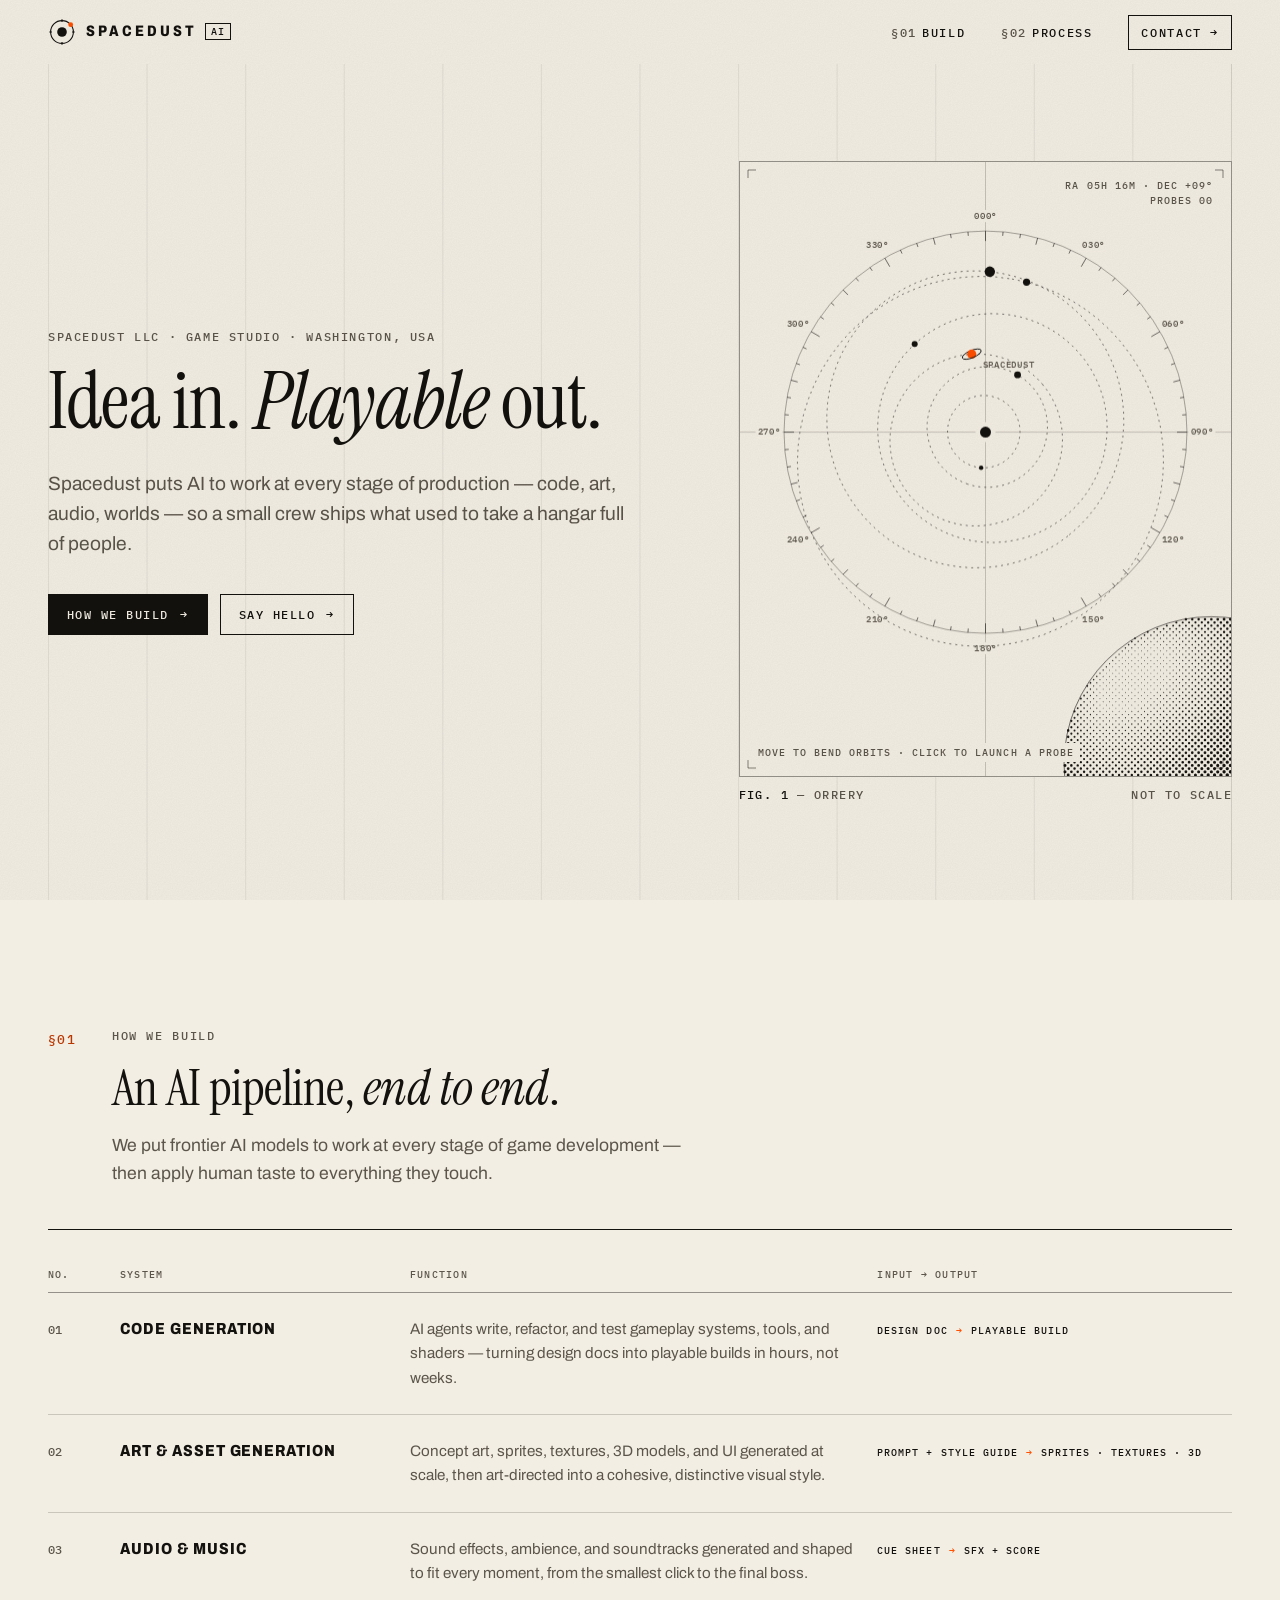
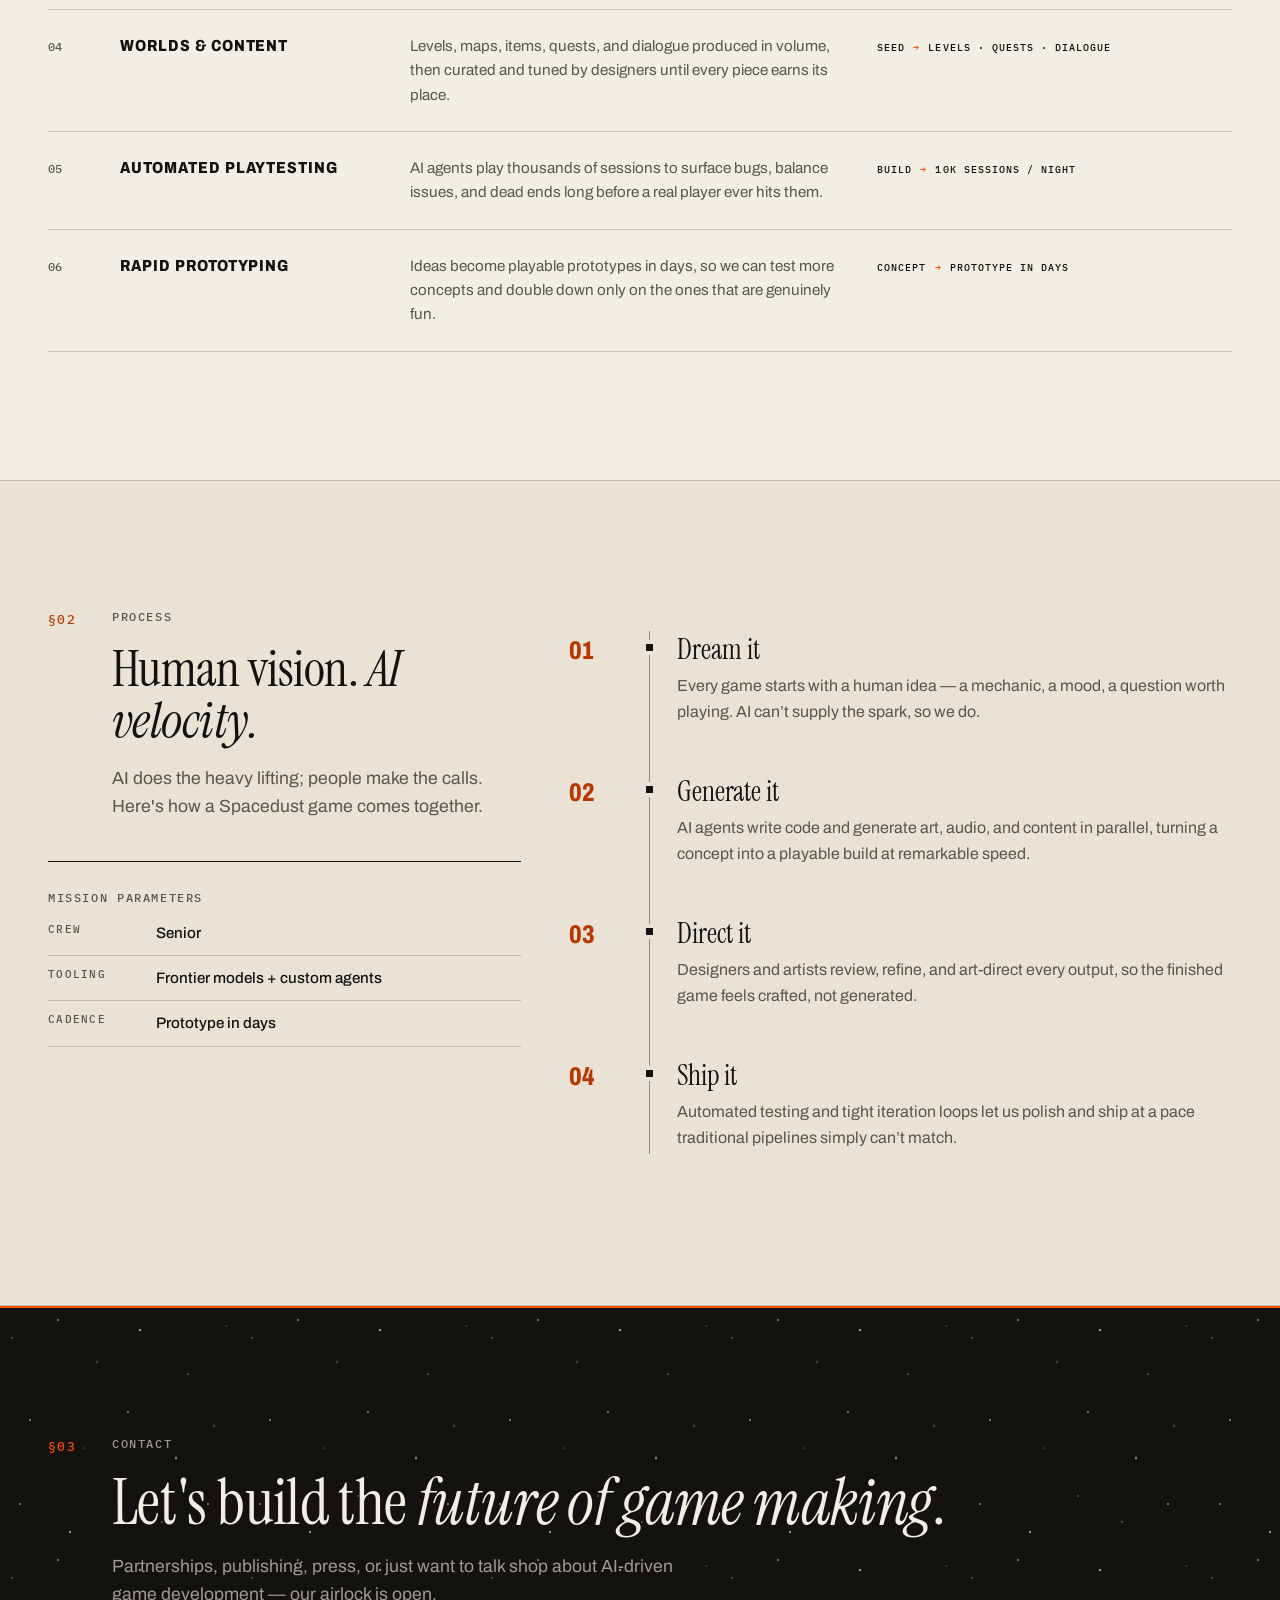
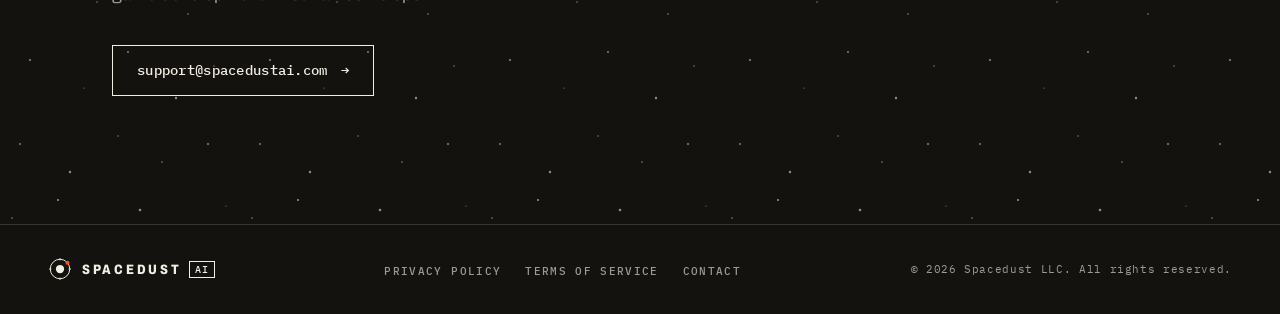
==== index.html @ 24136e6d "Spacedust company site — "Field Manual" design Static single-page site for Spacedust LLC (spacedusta" ====
<!DOCTYPE html>
<html lang="en" class="no-js">
<head>
  <meta charset="utf-8">
  <meta name="viewport" content="width=device-width, initial-scale=1">
  <title>Spacedust — Games Made with AI</title>
  <meta name="description" content="Spacedust LLC is a game studio that uses AI across the entire development pipeline — code generation, art and asset generation, audio, and automated playtesting.">
  <meta name="theme-color" content="#F3EEE3">
  <meta property="og:title" content="Spacedust — Games Made with AI">
  <meta property="og:description" content="A game studio using AI to generate code, art, audio, and content — from idea to playable in days.">
  <meta property="og:type" content="website">
  <meta property="og:url" content="https://spacedustai.com/">
  <link rel="icon" type="image/svg+xml" href="assets/logo-mark.svg">
  <link rel="preconnect" href="https://fonts.googleapis.com">
  <link rel="preconnect" href="https://fonts.gstatic.com" crossorigin>
  <link href="https://fonts.googleapis.com/css2?family=Archivo:wdth,wght@62..125,100..900&amp;family=IBM+Plex+Mono:wght@400;500&amp;family=Instrument+Serif:ital@0;1&amp;display=swap" rel="stylesheet">
  <link rel="stylesheet" href="styles.css">
</head>
<body>
  <a class="skip-link" href="#main">Skip to content</a>

  <header class="site-header">
    <nav class="nav container" aria-label="Primary">
      <a class="brand" href="#top" aria-label="Spacedust home">
        <svg class="brand-mark" viewBox="0 0 64 64" width="28" height="28" aria-hidden="true" focusable="false">
          <circle cx="32" cy="32" r="26" fill="none" stroke="currentColor" stroke-width="2.5"/>
          <path d="M32 3v6M32 55v6M3 32h6M55 32h6" stroke="currentColor" stroke-width="2.5"/>
          <circle cx="32" cy="32" r="11" fill="currentColor"/>
          <circle cx="51.9" cy="15.3" r="5.5" fill="#FF4F00"/>
        </svg>
        <span class="brand-word">Spacedust</span><span class="brand-ai">AI</span>
      </a>
      <ul class="nav-links">
        <li><a href="#studio"><span class="nav-num" aria-hidden="true">§01</span>Build</a></li>
        <li><a href="#approach"><span class="nav-num" aria-hidden="true">§02</span>Process</a></li>
        <li><a class="nav-cta" href="#contact">Contact <span aria-hidden="true">→</span></a></li>
      </ul>
    </nav>
  </header>

  <main id="main">
    <section class="hero" id="top">
      <div class="container hero-grid">
        <div class="hero-copy">
          <p class="eyebrow">Spacedust LLC · Game Studio · Washington, USA</p>
          <h1>Idea in. <em>Playable</em> out.</h1>
          <p class="lede">Spacedust puts AI to work at every stage of production &mdash; code, art, audio, worlds &mdash; so a small crew ships what used to take a hangar full of people.</p>
          <div class="hero-actions">
            <a class="btn btn-primary" href="#studio">How we build</a>
            <a class="btn btn-outline" href="#contact">Say hello</a>
          </div>
        </div>

        <figure class="fig hero-figure" aria-labelledby="fig1-cap">
          <div class="fig-frame" id="fig1" tabindex="0">
            <canvas id="orrery" role="img" aria-label="Technical drawing of an orrery: planets on dashed orbits around a sun, one highlighted in orange, beside a halftone-shaded moon."></canvas>
            <div class="fig-readout" aria-hidden="true">
              <span id="ro-coords">RA 00h 00m · DEC +00°</span>
              <span id="ro-probes">Probes 00</span>
            </div>
            <p class="fig-hint" aria-hidden="true"><span class="hint-desktop">Move to bend orbits · Click to launch a probe</span><span class="hint-touch">Tap to launch a probe</span></p>
          </div>
          <figcaption class="fig-caption" id="fig1-cap"><span><span class="fig-label">Fig. 1</span> &mdash; Orrery</span><span class="fig-meta">Not to scale</span></figcaption>
        </figure>
      </div>
    </section>

    <section class="section" id="studio">
      <div class="container">
        <header class="section-head reveal">
          <p class="section-num" aria-hidden="true">§01</p>
          <div>
            <p class="eyebrow">How we build</p>
            <h2>An AI pipeline, <em>end to end</em>.</h2>
            <p class="section-sub">We put frontier AI models to work at every stage of game development &mdash; then apply human taste to everything they touch.</p>
          </div>
        </header>
        <hr class="rule rule-strong reveal-rule" aria-hidden="true">
        <ol class="spec" aria-label="Production systems">
          <li class="spec-head" aria-hidden="true"><span>No.</span><span>System</span><span>Function</span><span>Input → Output</span></li>
          <li class="spec-row reveal">
            <span class="spec-num" aria-hidden="true">01</span>
            <h3 class="spec-name">Code Generation</h3>
            <p class="spec-desc">AI agents write, refactor, and test gameplay systems, tools, and shaders &mdash; turning design docs into playable builds in hours, not weeks.</p>
            <p class="spec-io"><span class="io-in">Design doc</span><span class="io-arrow" aria-hidden="true">→</span><span class="io-out">Playable build</span></p>
          </li>
          <li class="spec-row reveal">
            <span class="spec-num" aria-hidden="true">02</span>
            <h3 class="spec-name">Art &amp; Asset Generation</h3>
            <p class="spec-desc">Concept art, sprites, textures, 3D models, and UI generated at scale, then art-directed into a cohesive, distinctive visual style.</p>
            <p class="spec-io"><span class="io-in">Prompt + style guide</span><span class="io-arrow" aria-hidden="true">→</span><span class="io-out">Sprites · textures · 3D</span></p>
          </li>
          <li class="spec-row reveal">
            <span class="spec-num" aria-hidden="true">03</span>
            <h3 class="spec-name">Audio &amp; Music</h3>
            <p class="spec-desc">Sound effects, ambience, and soundtracks generated and shaped to fit every moment, from the smallest click to the final boss.</p>
            <p class="spec-io"><span class="io-in">Cue sheet</span><span class="io-arrow" aria-hidden="true">→</span><span class="io-out">SFX + score</span></p>
          </li>
          <li class="spec-row reveal">
            <span class="spec-num" aria-hidden="true">04</span>
            <h3 class="spec-name">Worlds &amp; Content</h3>
            <p class="spec-desc">Levels, maps, items, quests, and dialogue produced in volume, then curated and tuned by designers until every piece earns its place.</p>
            <p class="spec-io"><span class="io-in">Seed</span><span class="io-arrow" aria-hidden="true">→</span><span class="io-out">Levels · quests · dialogue</span></p>
          </li>
          <li class="spec-row reveal">
            <span class="spec-num" aria-hidden="true">05</span>
            <h3 class="spec-name">Automated Playtesting</h3>
            <p class="spec-desc">AI agents play thousands of sessions to surface bugs, balance issues, and dead ends long before a real player ever hits them.</p>
            <p class="spec-io"><span class="io-in">Build</span><span class="io-arrow" aria-hidden="true">→</span><span class="io-out">10K sessions / night</span></p>
          </li>
          <li class="spec-row reveal">
            <span class="spec-num" aria-hidden="true">06</span>
            <h3 class="spec-name">Rapid Prototyping</h3>
            <p class="spec-desc">Ideas become playable prototypes in days, so we can test more concepts and double down only on the ones that are genuinely fun.</p>
            <p class="spec-io"><span class="io-in">Concept</span><span class="io-arrow" aria-hidden="true">→</span><span class="io-out">Prototype in days</span></p>
          </li>
        </ol>
      </div>
    </section>

    <section class="section section-panel" id="approach">
      <div class="container approach-grid">
        <div class="approach-aside">
          <header class="section-head reveal">
            <p class="section-num" aria-hidden="true">§02</p>
            <div>
              <p class="eyebrow">Process</p>
              <h2>Human vision. <em>AI velocity.</em></h2>
              <p class="section-sub">AI does the heavy lifting; people make the calls. Here's how a Spacedust game comes together.</p>
            </div>
          </header>
          <hr class="rule rule-strong reveal-rule" aria-hidden="true">
          <div class="params reveal">
            <p class="params-title mono">Mission parameters</p>
            <dl class="params-list">
              <div><dt>Crew</dt><dd>Senior</dd></div>
              <div><dt>Tooling</dt><dd>Frontier models + custom agents</dd></div>
              <div><dt>Cadence</dt><dd>Prototype in days</dd></div>
            </dl>
          </div>
        </div>
        <ol class="timeline">
          <li class="tl-item reveal">
            <span class="tl-num" aria-hidden="true">01</span>
            <span class="tl-node" aria-hidden="true"></span>
            <div class="tl-body">
              <h3>Dream it</h3>
              <p>Every game starts with a human idea &mdash; a mechanic, a mood, a question worth playing. AI can&rsquo;t supply the spark, so we do.</p>
            </div>
          </li>
          <li class="tl-item reveal">
            <span class="tl-num" aria-hidden="true">02</span>
            <span class="tl-node" aria-hidden="true"></span>
            <div class="tl-body">
              <h3>Generate it</h3>
              <p>AI agents write code and generate art, audio, and content in parallel, turning a concept into a playable build at remarkable speed.</p>
            </div>
          </li>
          <li class="tl-item reveal">
            <span class="tl-num" aria-hidden="true">03</span>
            <span class="tl-node" aria-hidden="true"></span>
            <div class="tl-body">
              <h3>Direct it</h3>
              <p>Designers and artists review, refine, and art-direct every output, so the finished game feels crafted, not generated.</p>
            </div>
          </li>
          <li class="tl-item reveal">
            <span class="tl-num" aria-hidden="true">04</span>
            <span class="tl-node" aria-hidden="true"></span>
            <div class="tl-body">
              <h3>Ship it</h3>
              <p>Automated testing and tight iteration loops let us polish and ship at a pace traditional pipelines simply can&rsquo;t match.</p>
            </div>
          </li>
        </ol>
      </div>
    </section>

    <section class="section night contact" id="contact">
      <div class="container reveal">
        <header class="section-head">
          <p class="section-num" aria-hidden="true">§03</p>
          <div>
            <p class="eyebrow">Contact</p>
            <h2>Let's build the <em>future of game making</em>.</h2>
            <p class="section-sub">Partnerships, publishing, press, or just want to talk shop about AI-driven game development &mdash; our airlock is open.</p>
            <a class="btn btn-outline btn-large btn-email" href="mailto:support@spacedustai.com">support@spacedustai.com</a>
          </div>
        </header>
      </div>
    </section>
  </main>

  <footer class="site-footer night">
    <div class="container footer-inner">
      <a class="brand" href="#top" aria-label="Back to top">
        <svg class="brand-mark" viewBox="0 0 64 64" width="24" height="24" aria-hidden="true" focusable="false">
          <circle cx="32" cy="32" r="26" fill="none" stroke="currentColor" stroke-width="2.5"/>
          <path d="M32 3v6M32 55v6M3 32h6M55 32h6" stroke="currentColor" stroke-width="2.5"/>
          <circle cx="32" cy="32" r="11" fill="currentColor"/>
          <circle cx="51.9" cy="15.3" r="5.5" fill="#FF4F00"/>
        </svg>
        <span class="brand-word">Spacedust</span><span class="brand-ai">AI</span>
      </a>
      <nav aria-label="Legal">
        <ul class="footer-links">
          <li><a href="privacy.html">Privacy Policy</a></li>
          <li><a href="terms.html">Terms of Service</a></li>
          <li><a href="mailto:support@spacedustai.com">Contact</a></li>
        </ul>
      </nav>
      <p class="copyright">&copy; <span data-year>2026</span> Spacedust LLC. All rights reserved.</p>
    </div>
  </footer>

  <script src="main.js"></script>
</body>
</html>
---- styles.css ----
/* ==========================================================================
   Spacedust — "Field Manual"
   Paper, ink, one accent. No gradients. No radii.
   ========================================================================== */

:root {
  --paper: #F3EEE3;
  --paper-2: #EAE3D5;
  --ink: #14120F;
  --ink-soft: #5B554B;
  --rule: rgba(20, 18, 15, 0.18);
  --rule-strong: rgba(20, 18, 15, 0.42);
  --grid: rgba(20, 18, 15, 0.07);
  --accent: #FF4F00;        /* International Orange. Non-text on paper; text OK on ink. */
  --accent-deep: #B83600;   /* Orange as small text on paper (5.09:1). */
  --night: #14120F;
  --night-text: #F3EEE3;
  --night-soft: rgba(243, 238, 227, 0.62);
  --night-rule: rgba(243, 238, 227, 0.16);

  --font-display: "Instrument Serif", "Iowan Old Style", "Palatino Linotype", Georgia, serif;
  --font-sans: "Archivo", "Helvetica Neue", Helvetica, Arial, sans-serif;
  --font-mono: "IBM Plex Mono", ui-monospace, "SF Mono", Menlo, Consolas, monospace;

  --container: 1240px;               /* content width; .container adds the gutters */
  --gutter: clamp(20px, 5vw, 48px);
  --header-h: 64px;
  --bw: 1.5px;
  color-scheme: light;
}

/* ---------- Base ---------- */
*, *::before, *::after { box-sizing: border-box; }

html {
  scroll-behavior: smooth;
  scroll-padding-top: calc(var(--header-h) + 16px);
}
@media (prefers-reduced-motion: reduce) { html { scroll-behavior: auto; } }

/* body must stay non-positioned: the z-index:-1 grid pseudo below relies on it. */
body {
  margin: 0;
  background: var(--paper);
  color: var(--ink);
  font: 400 1rem/1.6 var(--font-sans);
  font-stretch: 100%;
  -webkit-font-smoothing: antialiased;
  overflow-x: hidden;
}

/* 12-column hairline grid, aligned to the container's content box */
body::before {
  content: "";
  position: fixed;
  inset: 0;
  z-index: -1;
  pointer-events: none;
  width: min(100% - 2 * var(--gutter), var(--container));
  margin-inline: auto;
  background-image: linear-gradient(to right, var(--grid) 1px, transparent 1px);
  background-size: calc(100% / 12) 100%;
  border-right: 1px solid var(--grid);
}

/* Paper grain */
body::after {
  content: "";
  position: fixed;
  inset: 0;
  z-index: 60;
  pointer-events: none;
  opacity: 0.05;
  background-image: url("data:image/svg+xml,%3Csvg xmlns='http://www.w3.org/2000/svg' width='280' height='280'%3E%3Cfilter id='n'%3E%3CfeTurbulence type='fractalNoise' baseFrequency='.85' numOctaves='2' stitchTiles='stitch'/%3E%3CfeColorMatrix type='luminanceToAlpha'/%3E%3C/filter%3E%3Crect width='100%25' height='100%25' filter='url(%23n)'/%3E%3C/svg%3E");
  background-size: 280px 280px;
}

img, svg { display: block; max-width: 100%; }
a { color: inherit; }

h1, h2, h3 { margin: 0; }
h1, h2 {
  font-family: var(--font-display);
  font-weight: 400; /* Instrument Serif ships no bold — never let the browser fake one */
  letter-spacing: -0.01em;
}
h1 em, h2 em, h3 em { font-style: italic; font-weight: 400; }
h1 { font-size: clamp(2.8rem, 6.2vw, 5.4rem); line-height: 0.98; }
h2 { font-size: clamp(2rem, 4vw, 3.2rem); line-height: 1.02; }

.mono, .eyebrow {
  font: 500 0.72rem/1.4 var(--font-mono);
  text-transform: uppercase;
  letter-spacing: 0.14em;
  color: var(--ink-soft);
}
.eyebrow { margin: 0 0 18px; }

.container {
  width: 100%;
  max-width: calc(var(--container) + 2 * var(--gutter));
  margin-inline: auto;
  padding-inline: var(--gutter);
}

.skip-link {
  position: absolute;
  left: 16px;
  top: -60px;
  z-index: 100;
  padding: 10px 14px;
  background: var(--ink);
  color: var(--paper);
  font: 500 0.75rem/1 var(--font-mono);
  text-transform: uppercase;
  letter-spacing: 0.12em;
  text-decoration: none;
}
.skip-link:focus { top: 16px; }

:focus-visible {
  outline: 2px solid var(--accent);
  outline-offset: 3px;
}

/* ---------- Header ---------- */
.site-header {
  position: fixed;
  inset: 0 0 auto 0;
  z-index: 50;
  height: var(--header-h);
  background: var(--paper);
  border-bottom: 1px solid transparent;
  transition: border-color 0.3s;
}
.site-header.scrolled,
.legal-page .site-header { border-bottom-color: var(--rule); }

.nav {
  height: 100%;
  display: flex;
  align-items: center;
  justify-content: space-between;
  gap: 16px;
}

.brand {
  display: inline-flex;
  align-items: center;
  gap: 10px;
  text-decoration: none;
  color: inherit;
}
.brand-mark { width: 28px; height: 28px; flex: none; }
.brand-word {
  font: 800 0.95rem/1 var(--font-sans);
  font-stretch: 82%;
  text-transform: uppercase;
  letter-spacing: 0.2em;
}
.brand-ai {
  font: 500 0.6rem/1 var(--font-mono);
  letter-spacing: 0.08em;
  padding: 3px 5px 2px;
  border: 1px solid currentColor;
  margin-left: -2px;
}

.nav-links {
  display: flex;
  align-items: center;
  gap: clamp(16px, 3vw, 36px);
  list-style: none;
  margin: 0;
  padding: 0;
}
.nav-links a {
  font: 500 0.72rem/1 var(--font-mono);
  text-transform: uppercase;
  letter-spacing: 0.14em;
  text-decoration: none;
  color: var(--ink);
  transition: color 0.2s, border-color 0.2s;
}
.nav-links a:hover { color: var(--accent-deep); }
.nav-num { color: var(--ink-soft); margin-right: 0.45em; }
.nav-cta { padding: 9px 12px; border: var(--bw) solid var(--ink); }
.nav-cta:hover { border-color: var(--accent); }

@media (max-width: 560px) {
  .nav-links li:not(:last-child) { display: none; }
}

/* ---------- Buttons ---------- */
.btn {
  display: inline-flex;
  align-items: center;
  gap: 0.9em;
  padding: 13px 18px;
  border: var(--bw) solid var(--ink);
  font: 500 0.78rem/1 var(--font-mono);
  text-transform: uppercase;
  letter-spacing: 0.12em;
  text-decoration: none;
  color: var(--ink);
  background: transparent;
  transition: background-color 0.2s, color 0.2s, border-color 0.2s;
}
.btn::after { content: "\2192"; transition: transform 0.2s; }
.btn:hover::after { transform: translateX(3px); }
.btn-primary { background: var(--ink); color: var(--paper); }
.btn-primary:hover { background: var(--accent); border-color: var(--accent); color: var(--ink); }
.btn-outline:hover { border-color: var(--accent); color: var(--accent-deep); }
.btn-small { padding: 9px 12px; font-size: 0.7rem; }
.btn-large { padding: 17px 24px; font-size: 0.9rem; }
.btn-email { text-transform: none; letter-spacing: 0.02em; }
.night .btn-outline { border-color: var(--night-text); color: var(--night-text); }
.night .btn-outline:hover { border-color: var(--accent); color: var(--accent); }

/* ---------- Hero ---------- */
.hero {
  padding-top: calc(var(--header-h) + clamp(40px, 8vh, 96px));
  padding-bottom: clamp(48px, 8vh, 96px);
}
.hero-grid { display: grid; gap: 40px 0; }
.hero-copy { max-width: 40rem; }
.lede {
  margin: 28px 0 36px;
  font-size: clamp(1.05rem, 1.5vw, 1.2rem);
  line-height: 1.55;
  color: var(--ink-soft);
  max-width: 34em;
}
.hero-actions { display: flex; flex-wrap: wrap; gap: 12px; }

@media (min-width: 1000px) {
  .hero { min-height: 100svh; display: flex; align-items: center; }
  .hero-grid { grid-template-columns: 7fr 5fr; align-items: center; gap: 0; width: 100%; }
  .hero-copy { padding-right: clamp(24px, 4vw, 64px); }
}

/* Figure frame */
.fig { margin: 0; }
.fig-frame {
  position: relative;
  border: 1px solid var(--rule-strong);
  background: var(--paper);
  aspect-ratio: 1 / 1;
  max-height: 72svh;
  overflow: hidden;
  touch-action: manipulation;
  user-select: none;
  -webkit-user-select: none;
  cursor: crosshair;
}
@media (min-width: 1000px) {
  .fig-frame { aspect-ratio: 4 / 5; max-height: 78svh; }
}
#orrery { position: absolute; inset: 0; width: 100%; height: 100%; }
.fig-readout,
.fig-hint {
  position: absolute;
  margin: 0;
  font: 500 0.64rem/1.5 var(--font-mono);
  text-transform: uppercase;
  letter-spacing: 0.1em;
  color: var(--ink-soft);
  pointer-events: none;
}
.fig-readout {
  top: 16px;
  right: 18px;
  display: grid;
  justify-items: end;
  text-align: right;
  font-variant-numeric: tabular-nums;
}
.fig-hint {
  left: 18px;
  bottom: 14px;
  padding: 2px 6px;
  margin-left: -6px;
  background: var(--paper); /* knockout where it meets the halftone moon */
}
@media (max-width: 599px) {
  .fig-readout, .fig-hint { font-size: 0.58rem; }
  .fig-readout { top: 12px; right: 14px; }
}
.hint-touch { display: none; }
@media (hover: none) {
  .hint-desktop { display: none; }
  .hint-touch { display: inline; }
}
.fig-caption {
  display: flex;
  justify-content: space-between;
  gap: 12px;
  padding-top: 10px;
  font: 500 0.72rem/1.4 var(--font-mono);
  text-transform: uppercase;
  letter-spacing: 0.12em;
  color: var(--ink-soft);
}
.fig-label { color: var(--ink); }
.no-js .hero-figure { display: none; }

/* ---------- Section chrome ---------- */
.section { padding-block: clamp(72px, 10vw, 128px); }
.section-panel {
  background: var(--paper-2);
  border-block: 1px solid var(--rule);
}
.section-head {
  display: grid;
  grid-template-columns: 1fr;
  gap: 8px 0;
  margin-bottom: clamp(24px, 4vw, 40px);
}
.section-num {
  margin: 0;
  font: 500 0.8rem/1 var(--font-mono);
  letter-spacing: 0.1em;
  color: var(--accent-deep);
  padding-top: 0.45em;
}
.section-sub {
  margin: 18px 0 0;
  color: var(--ink-soft);
  font-size: clamp(1rem, 1.4vw, 1.1rem);
  max-width: 34em;
}
@media (min-width: 720px) {
  .section-head { grid-template-columns: 4rem 1fr; }
}
hr.rule {
  border: 0;
  border-top: 1px solid var(--rule);
  margin: 0 0 clamp(16px, 3vw, 28px);
}
hr.rule-strong { border-top-color: var(--ink); }

/* ---------- Spec sheet (§01) ---------- */
.spec {
  list-style: none;
  margin: 0;
  padding: 0;
  border-bottom: 1px solid var(--rule);
}
.spec-head { display: none; }
.spec-row {
  position: relative;
  display: grid;
  grid-template-columns: 2.25rem 1fr;
  grid-template-areas: "num name" "num desc" "num io";
  column-gap: 16px;
  align-items: baseline;
  padding-block: 18px;
}
.spec-row + .spec-row { border-top: 1px solid var(--rule); }
.spec-num {
  grid-area: num;
  font: 500 0.78rem/1.5 var(--font-mono);
  font-variant-numeric: tabular-nums;
  color: var(--ink-soft);
  transition: color 0.2s;
}
.spec-name {
  grid-area: name;
  font: 800 1rem/1.25 var(--font-sans);
  font-stretch: 85%;
  text-transform: uppercase;
  letter-spacing: 0.06em;
}
.spec-desc {
  grid-area: desc;
  margin: 8px 0 0;
  color: var(--ink-soft);
  font-size: 0.95rem;
}
.spec-io {
  grid-area: io;
  margin: 10px 0 0;
  display: flex;
  flex-wrap: wrap;
  gap: 4px 8px;
  font: 500 0.64rem/1.5 var(--font-mono);
  text-transform: uppercase;
  letter-spacing: 0.1em;
  color: var(--ink);
}
.io-arrow { color: var(--accent); }

@media (min-width: 640px) {
  .spec-row { grid-template-columns: 3rem 1fr; padding-block: 22px; }
}
@media (min-width: 960px) {
  .spec-head,
  .spec-row {
    grid-template-columns: 3rem minmax(11rem, 3fr) minmax(0, 5fr) minmax(12rem, 4fr);
    column-gap: 24px;
  }
  .spec-head {
    display: grid;
    padding: 10px 0;
    border-bottom: 1px solid var(--rule-strong);
    font: 500 0.64rem/1.4 var(--font-mono);
    text-transform: uppercase;
    letter-spacing: 0.12em;
    color: var(--ink-soft);
  }
  .spec-row { grid-template-areas: "num name desc io"; padding-block: 24px; }
  .spec-desc, .spec-io { margin-top: 0; }
}
@media (hover: hover) {
  .spec-row::before {
    content: "";
    position: absolute;
    left: calc(-1 * var(--gutter) / 2);
    top: -1px;
    bottom: -1px;
    width: 2px;
    background: var(--accent);
    transform: scaleY(0);
    transform-origin: top;
    transition: transform 0.25s;
  }
  .spec-row:hover::before { transform: scaleY(1); }
  .spec-row:hover .spec-num { color: var(--accent-deep); }
}

/* ---------- Process (§02) ---------- */
.approach-grid { display: grid; gap: 40px 0; }
@media (min-width: 960px) {
  .approach-grid { grid-template-columns: 5fr 7fr; gap: 0 48px; align-items: start; }
  .approach-aside { position: sticky; top: calc(var(--header-h) + 24px); }
}

.params { margin-top: 8px; }
.params-title { margin: 0 0 4px; }
.params-list { margin: 0; }
.params-list > div {
  display: grid;
  grid-template-columns: 6rem 1fr;
  gap: 0 12px;
  padding-block: 10px;
  border-bottom: 1px solid var(--rule);
}
.params-list dt {
  font: 500 0.66rem/1.7 var(--font-mono);
  text-transform: uppercase;
  letter-spacing: 0.12em;
  color: var(--ink-soft);
}
.params-list dd { margin: 0; font-weight: 500; font-size: 0.95rem; }

.timeline {
  --tl-col: 3.25rem;
  --node: 1.5rem;
  position: relative;
  list-style: none;
  margin: 0;
  padding: 0;
}
.timeline::before {
  content: "";
  position: absolute;
  left: calc(var(--tl-col) + 16px + var(--node) / 2 - 0.5px);
  top: 1.4rem;
  bottom: 1.4rem;
  width: 1px;
  background: var(--rule-strong);
}
.tl-item {
  display: grid;
  grid-template-columns: var(--tl-col) var(--node) 1fr;
  column-gap: 16px;
  padding-block: 26px;
}
.tl-num {
  font: 800 1.6rem/1 var(--font-sans);
  font-stretch: 75%;
  color: var(--accent-deep);
  padding-top: 0.15em;
}
.tl-node {
  position: relative;
  z-index: 1;
  width: 7px;
  height: 7px;
  justify-self: center;
  margin-top: 0.6rem;
  background: var(--ink);
  box-shadow: 0 0 0 4px var(--paper-2);
  transition: background-color 0.2s;
}
.tl-item:hover .tl-node { background: var(--accent); }
.tl-body h3 {
  font-family: var(--font-display);
  font-weight: 400;
  font-size: 1.75rem;
  line-height: 1.1;
  margin: 0 0 8px;
}
.tl-body p { margin: 0; color: var(--ink-soft); }
@media (max-width: 480px) {
  .timeline { --tl-col: 2.25rem; }
  .tl-num { font-size: 1.3rem; }
  .tl-body h3 { font-size: 1.5rem; }
}

/* ---------- Night block (contact + footer) ---------- */
.night { background: var(--night); color: var(--night-text); }
.night .eyebrow,
.night .section-sub,
.night .mono { color: var(--night-soft); }
.night .section-num { color: var(--accent); }
.night hr.rule { border-top-color: var(--night-rule); }

.contact {
  border-top: 2px solid var(--accent);
  background-image: url("data:image/svg+xml,%3Csvg xmlns='http://www.w3.org/2000/svg' width='240' height='240'%3E%3Cg fill='%23F3EEE3' fill-opacity='.55'%3E%3Ccircle cx='12' cy='30' r='.8'/%3E%3Ccircle cx='58' cy='12' r='1.1'/%3E%3Ccircle cx='97' cy='54' r='.7'/%3E%3Ccircle cx='140' cy='22' r='1.3'/%3E%3Ccircle cx='188' cy='66' r='.8'/%3E%3Ccircle cx='226' cy='18' r='.6'/%3E%3Ccircle cx='30' cy='112' r='1'/%3E%3Ccircle cx='84' cy='140' r='.6'/%3E%3Ccircle cx='128' cy='104' r='.9'/%3E%3Ccircle cx='176' cy='150' r='1.2'/%3E%3Ccircle cx='214' cy='118' r='.7'/%3E%3Ccircle cx='20' cy='196' r='.9'/%3E%3Ccircle cx='70' cy='224' r='1.2'/%3E%3Ccircle cx='118' cy='188' r='.7'/%3E%3Ccircle cx='162' cy='214' r='.8'/%3E%3Ccircle cx='208' cy='196' r='1'/%3E%3C/g%3E%3C/svg%3E");
}
.contact .section-head { margin-bottom: 0; }
.contact h2 { font-size: clamp(2.4rem, 5vw, 4rem); max-width: 14em; }
.contact .section-sub { margin-bottom: 36px; }

.site-footer {
  border-top: 1px solid var(--night-rule);
  padding-block: 32px;
  color: var(--night-soft);
}
.footer-inner {
  display: flex;
  flex-wrap: wrap;
  align-items: center;
  justify-content: space-between;
  gap: 18px 32px;
}
.site-footer .brand { color: var(--night-text); }
.site-footer .brand-mark { width: 24px; height: 24px; }
.site-footer .brand-word { font-size: 0.85rem; }
.footer-links {
  display: flex;
  flex-wrap: wrap;
  gap: 8px 24px;
  list-style: none;
  margin: 0;
  padding: 0;
}
.footer-links a {
  font: 500 0.7rem/1.4 var(--font-mono);
  text-transform: uppercase;
  letter-spacing: 0.12em;
  text-decoration: none;
  color: var(--night-soft);
  transition: color 0.2s;
}
.footer-links a[aria-current] { color: var(--night-text); }
.footer-links a:hover { color: var(--accent); }
.copyright {
  margin: 0;
  width: 100%;
  font: 400 0.68rem/1.5 var(--font-mono);
  letter-spacing: 0.06em;
}
@media (min-width: 860px) { .copyright { width: auto; } }

/* ---------- Reveal ---------- */
.reveal {
  opacity: 0;
  transform: translateY(10px);
  transition: opacity 0.6s ease, transform 0.6s ease;
}
.reveal.in { opacity: 1; transform: none; }
.reveal-rule {
  transform: scaleX(0);
  transform-origin: left;
  transition: transform 0.9s cubic-bezier(0.2, 0.7, 0.2, 1);
}
.reveal-rule.in { transform: scaleX(1); }
.no-js .reveal,
.no-js .reveal-rule { opacity: 1; transform: none; }
@media (prefers-reduced-motion: reduce) {
  .reveal, .reveal-rule { opacity: 1; transform: none; transition: none; }
  .btn::after, .spec-row::before, .tl-node { transition: none; }
}

/* ---------- Legal pages ---------- */
.legal-hero { padding-top: calc(var(--header-h) + 56px); }
.doc-head {
  border-top: 2px solid var(--accent);
  border-bottom: 1px solid var(--ink);
  padding: 22px 0 36px;
}
.legal-hero h1 { font-size: clamp(2.4rem, 5vw, 4rem); margin-top: 6px; }
.doc-meta {
  margin: 16px 0 0;
  font: 500 0.7rem/1.6 var(--font-mono);
  text-transform: uppercase;
  letter-spacing: 0.12em;
  color: var(--ink-soft);
}
.prose {
  max-width: calc(72ch + 2 * var(--gutter));
  padding-block: 40px 96px;
  font-size: 1.02rem;
  line-height: 1.7;
}
.prose h2 {
  font-size: 1.9rem;
  margin: 56px 0 14px;
  padding-top: 24px;
  border-top: 1px solid var(--rule);
}
.prose h3 {
  font: 700 1.05rem/1.4 var(--font-sans);
  margin: 26px 0 8px;
}
.prose p { margin: 0 0 1em; }
.prose ul { padding-left: 1.2em; margin: 0 0 1em; }
.prose li { margin-bottom: 8px; }
.prose li::marker { color: var(--ink-soft); }
.prose a {
  color: var(--accent-deep);
  text-decoration-thickness: 1px;
  text-underline-offset: 3px;
}
.prose strong { font-weight: 600; }
.prose .btn { color: var(--ink); text-decoration: none; margin-top: 40px; }

.toc {
  border-block: 1px solid var(--ink);
  padding: 8px 0;
  margin: 32px 0 8px;
  columns: 2 260px;
  column-gap: 40px;
}
.toc ol {
  list-style: none;
  counter-reset: toc;
  margin: 0;
  padding: 0;
}
.toc li {
  counter-increment: toc;
  display: grid;
  grid-template-columns: 2.5rem 1fr;
  align-items: baseline;
  padding: 8px 0;
  margin: 0;
  border-bottom: 1px solid var(--rule);
  break-inside: avoid;
}
.toc li:last-child { border-bottom: 0; }
.toc li::before {
  content: counter(toc, decimal-leading-zero);
  font: 500 0.7rem/1 var(--font-mono);
  color: var(--accent-deep);
}
.toc a { color: var(--ink); text-decoration: none; font-size: 0.95rem; }
.toc a:hover { color: var(--accent-deep); }
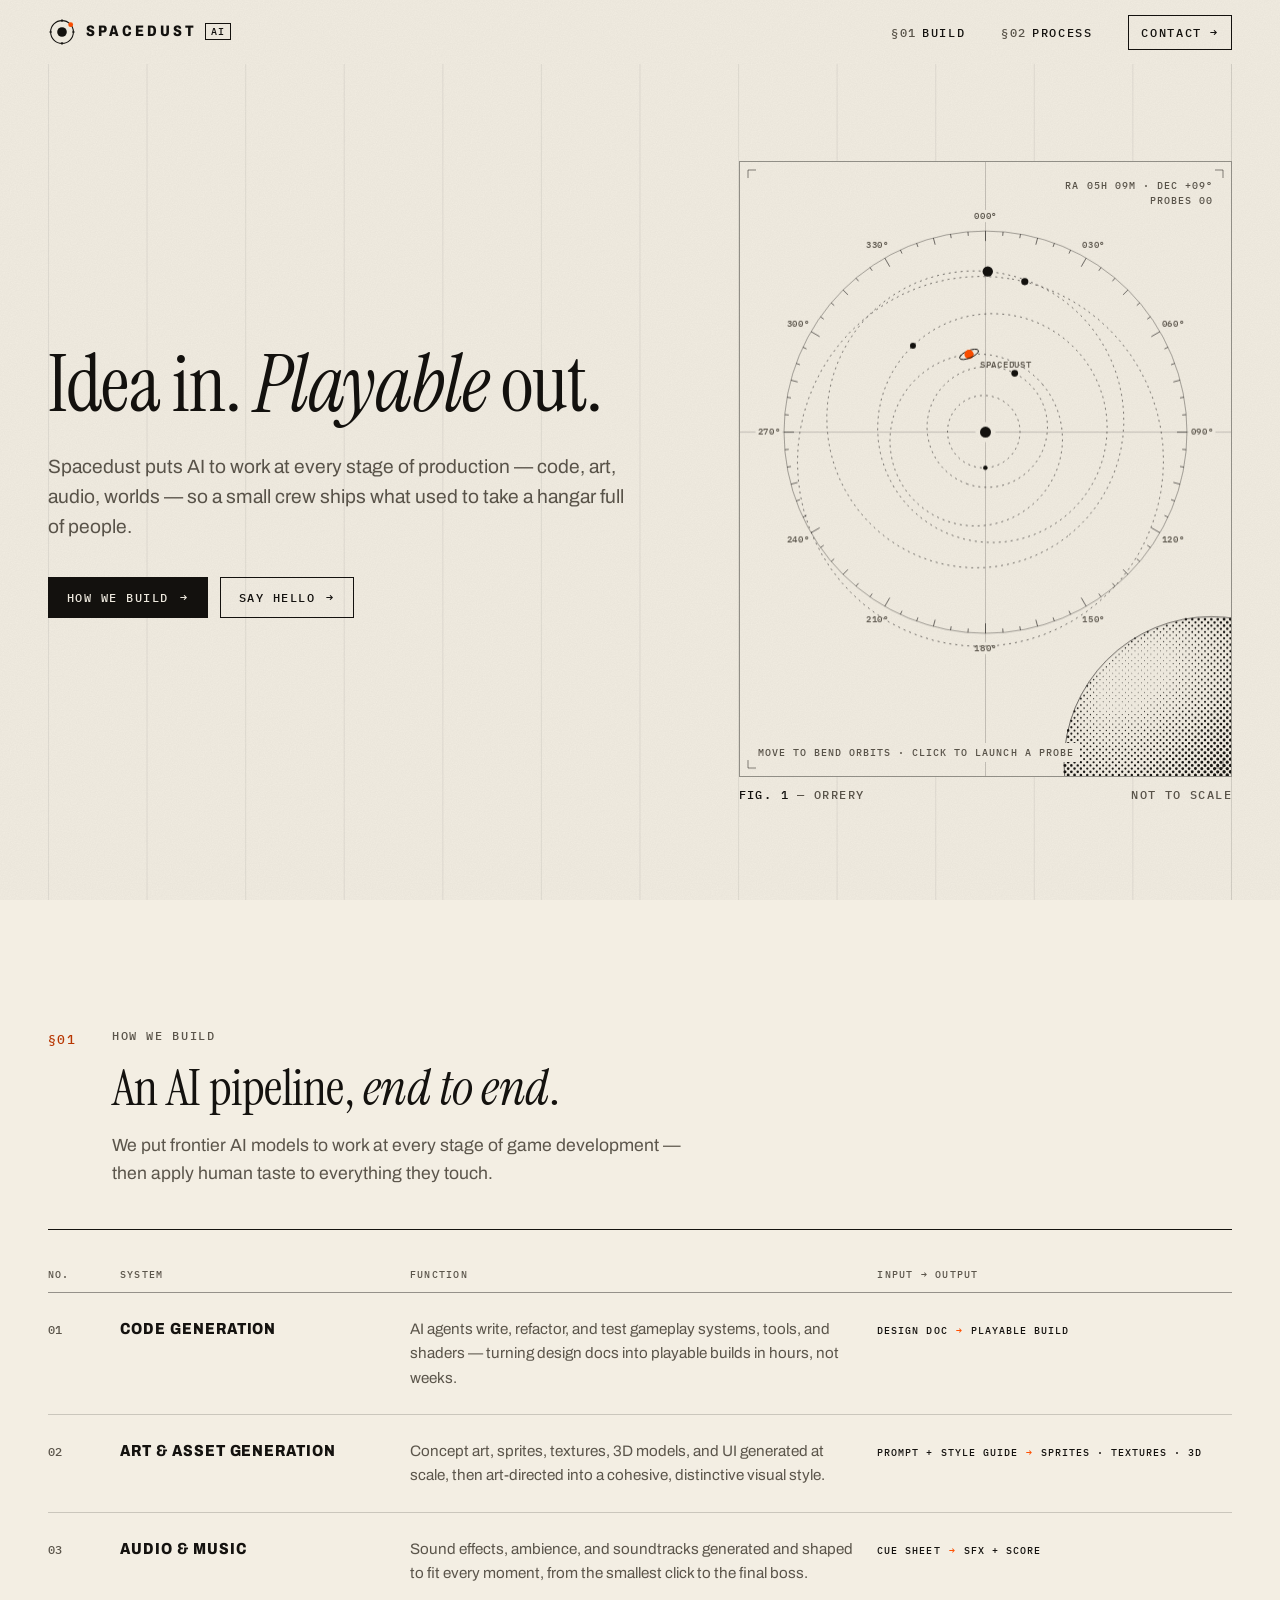
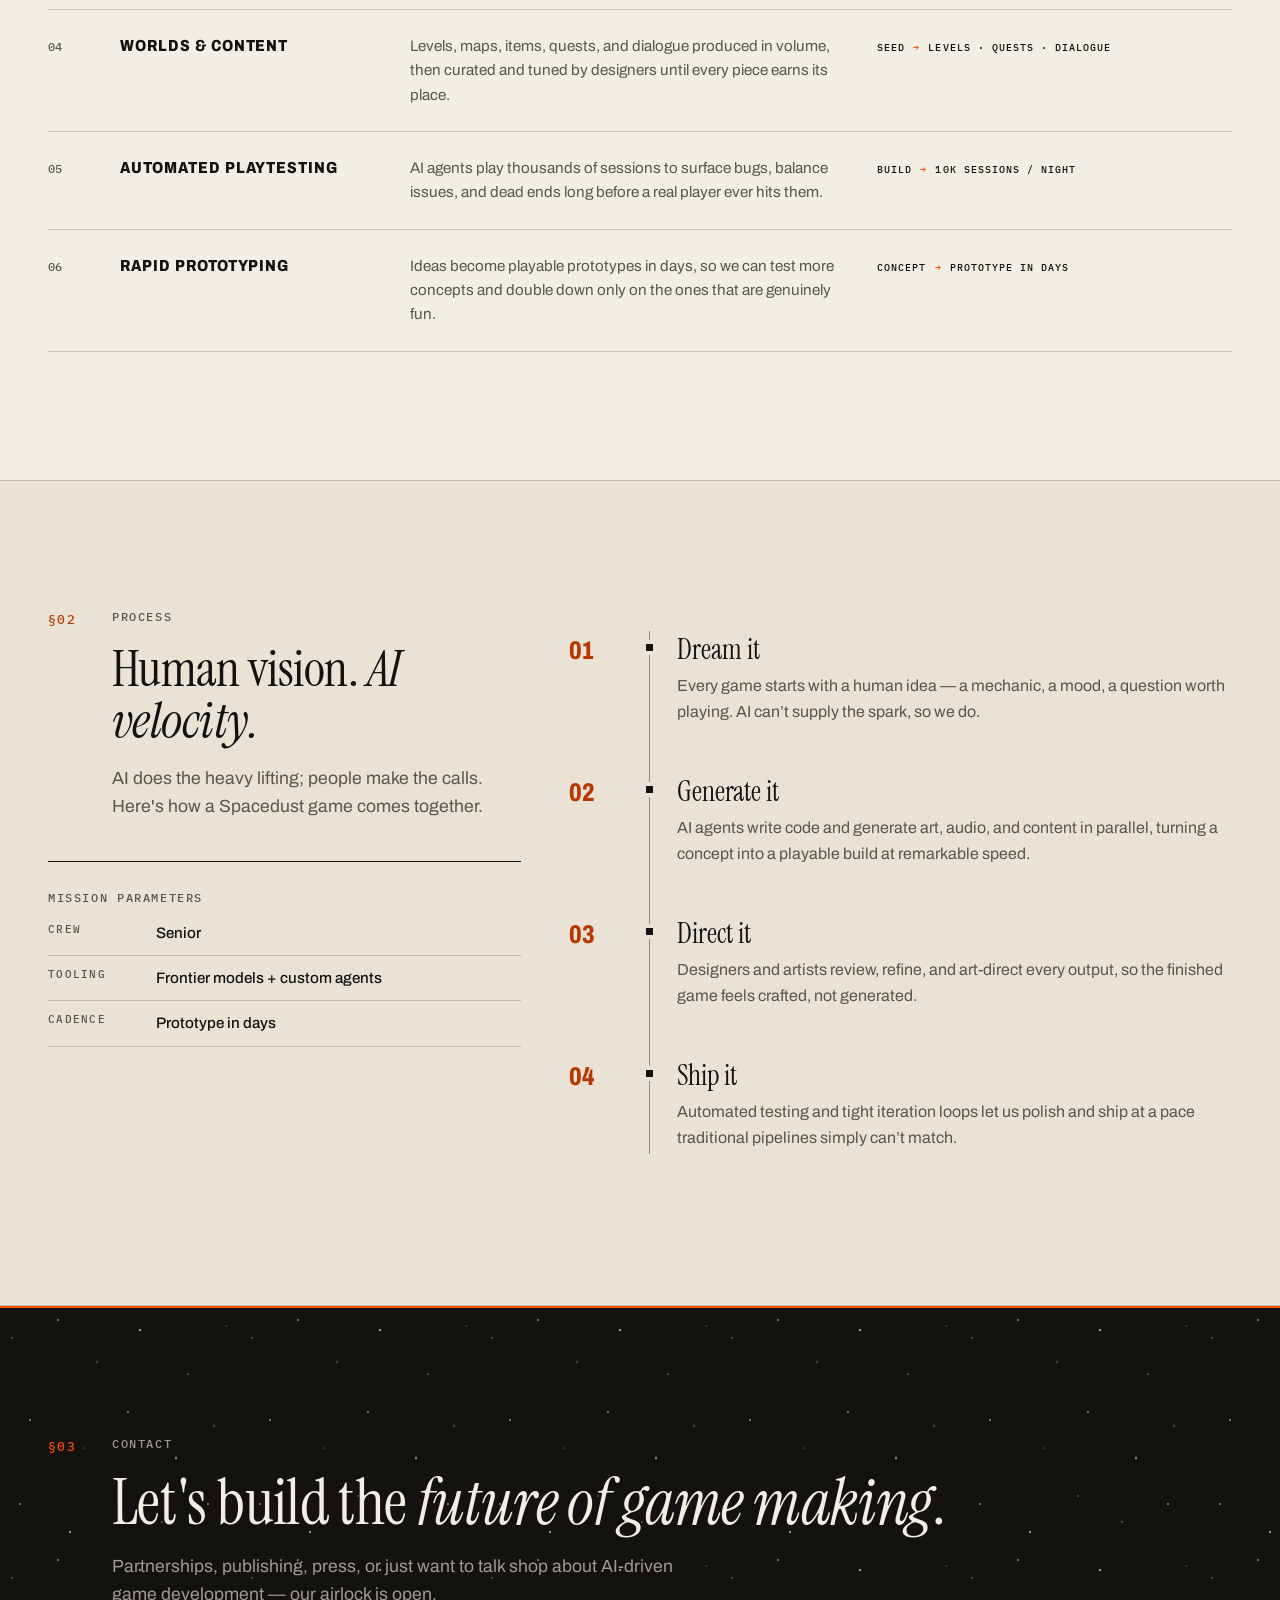
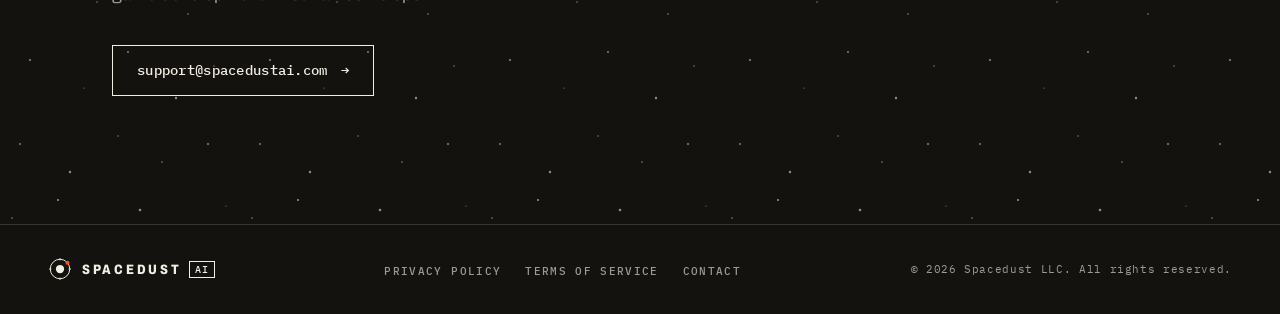
==== commit 43ef361b: "Remove hero eyebrow line Co-Authored-By: Claude Fable 5.1 <noreply@anthropic.com>" ====
--- a/index.html
+++ b/index.html
@@ -42,7 +42,6 @@
     <section class="hero" id="top">
       <div class="container hero-grid">
         <div class="hero-copy">
-          <p class="eyebrow">Spacedust LLC · Game Studio · Washington, USA</p>
           <h1>Idea in. <em>Playable</em> out.</h1>
           <p class="lede">Spacedust puts AI to work at every stage of production &mdash; code, art, audio, worlds &mdash; so a small crew ships what used to take a hangar full of people.</p>
           <div class="hero-actions">
